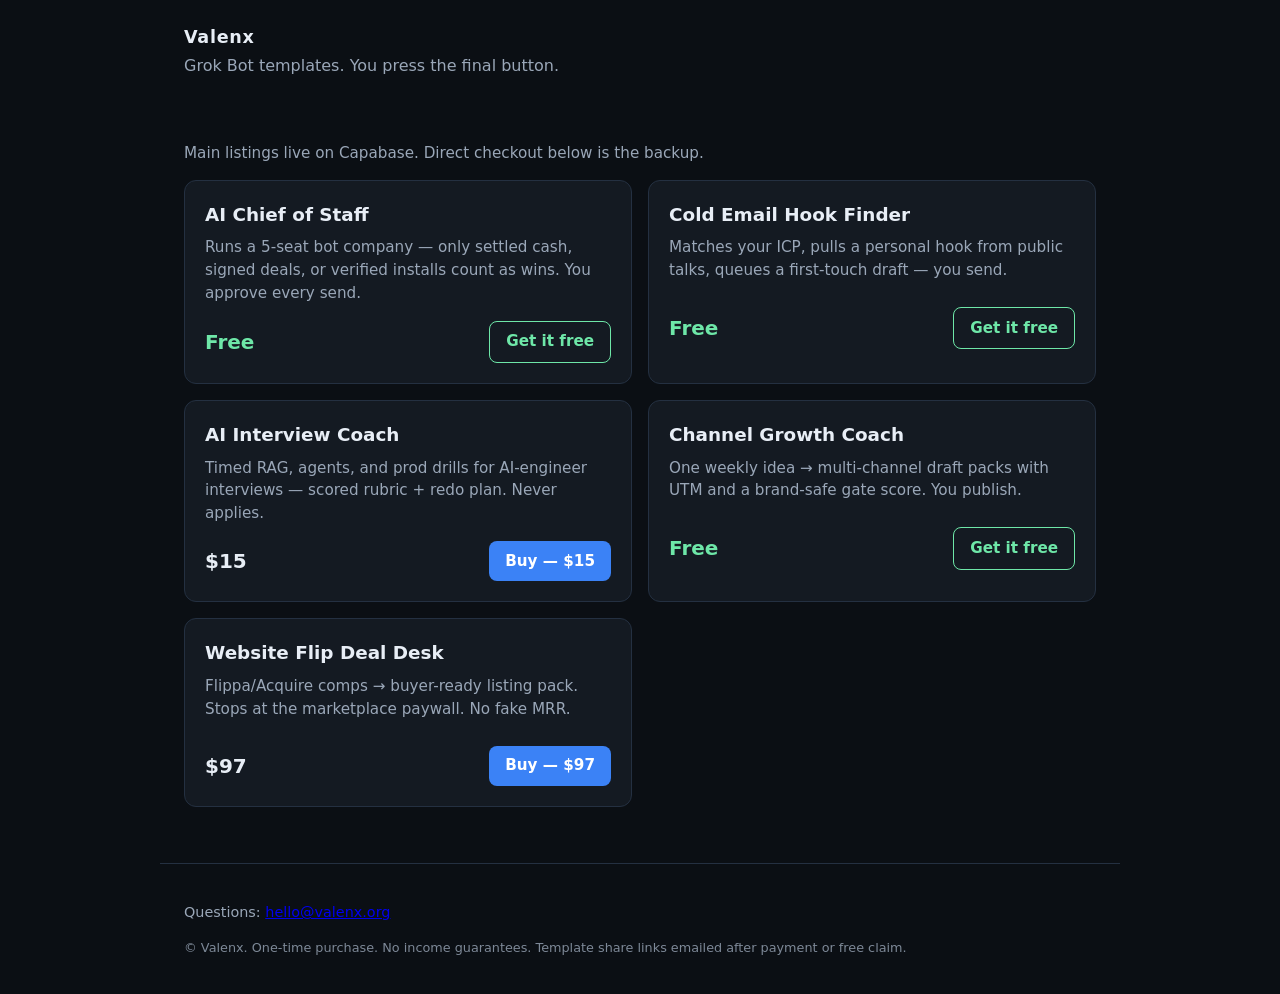
==== index.html @ 456fe09d "Valenx Grok Bot templates sales page (Stripe backup)" ====
<!DOCTYPE html>
<html lang="en">
<head>
<meta charset="utf-8"/>
<meta name="viewport" content="width=device-width, initial-scale=1"/>
<title>Valenx — Grok Bot Templates</title>
<meta name="description" content="Ready-to-run Grok Bot templates from Valenx. Capabase is the main storefront; this page is the direct backup checkout."/>
<link rel="stylesheet" href="styles.css"/>
</head>
<body>
<header>
  <div class="brand">Valenx</div>
  <p class="tag">Grok Bot templates. You press the final button.</p>
</header>
<main>
  <p class="note">Main listings live on Capabase. Direct checkout below is the backup.</p>
  <section class="grid">

    <article class="card" data-slug="ai-chief-of-staff">
      <h2>AI Chief of Staff</h2>
      <p class="blurb">Runs a 5-seat bot company — only settled cash, signed deals, or verified installs count as wins. You approve every send.</p>
      <div class="row"><span class="price free">Free</span><a class="btn free" href="thanks.html?t=ai-chief-of-staff&free=1">Get it free</a></div>
    </article>
    <article class="card" data-slug="cold-email-hook-finder">
      <h2>Cold Email Hook Finder</h2>
      <p class="blurb">Matches your ICP, pulls a personal hook from public talks, queues a first-touch draft — you send.</p>
      <div class="row"><span class="price free">Free</span><a class="btn free" href="thanks.html?t=cold-email-hook-finder&free=1">Get it free</a></div>
    </article>
    <article class="card" data-slug="ai-interview-coach">
      <h2>AI Interview Coach</h2>
      <p class="blurb">Timed RAG, agents, and prod drills for AI-engineer interviews — scored rubric + redo plan. Never applies.</p>
      <div class="row"><span class="price">$15</span><a class="btn buy" href="https://buy.stripe.com/dRm7sKex5dGRcfW68y5kk0r">Buy — $15</a></div>
    </article>
    <article class="card" data-slug="channel-growth-coach">
      <h2>Channel Growth Coach</h2>
      <p class="blurb">One weekly idea → multi-channel draft packs with UTM and a brand-safe gate score. You publish.</p>
      <div class="row"><span class="price free">Free</span><a class="btn free" href="thanks.html?t=channel-growth-coach&free=1">Get it free</a></div>
    </article>
    <article class="card" data-slug="website-flip-deal-desk">
      <h2>Website Flip Deal Desk</h2>
      <p class="blurb">Flippa/Acquire comps → buyer-ready listing pack. Stops at the marketplace paywall. No fake MRR.</p>
      <div class="row"><span class="price">$97</span><a class="btn buy" href="https://buy.stripe.com/3cIdR888HgT32FmaoO5kk0s">Buy — $97</a></div>
    </article>
  </section>
</main>
<footer>
  <p>Questions: <a href="mailto:hello@valenx.org">hello@valenx.org</a></p>
  <p class="fine">© Valenx. One-time purchase. No income guarantees. Template share links emailed after payment or free claim.</p>
</footer>
<script src="config.js"></script>
</body>
</html>
---- styles.css ----
:root {
  --bg: #0b0f14;
  --card: #141a22;
  --text: #e8eef6;
  --muted: #9aa7b8;
  --accent: #6ee7a8;
  --buy: #3b82f6;
  --border: #243041;
}
* { box-sizing: border-box; }
body {
  margin: 0; font-family: ui-sans-serif, system-ui, -apple-system, Segoe UI, Roboto, sans-serif;
  background: var(--bg); color: var(--text); line-height: 1.5;
}
header, main, footer { max-width: 960px; margin: 0 auto; padding: 1.5rem; }
.brand { font-weight: 700; letter-spacing: 0.04em; font-size: 1.1rem; }
.brand a { color: inherit; text-decoration: none; }
.tag { color: var(--muted); margin: 0.25rem 0 0; }
.note { color: var(--muted); font-size: 0.95rem; }
.grid { display: grid; gap: 1rem; grid-template-columns: 1fr; }
@media (min-width: 720px) { .grid { grid-template-columns: 1fr 1fr; } }
.card {
  background: var(--card); border: 1px solid var(--border); border-radius: 12px;
  padding: 1.25rem;
}
.card h2 { margin: 0 0 0.5rem; font-size: 1.15rem; }
.blurb { color: var(--muted); margin: 0 0 1rem; font-size: 0.95rem; min-height: 3.6em; }
.row { display: flex; align-items: center; justify-content: space-between; gap: 0.75rem; flex-wrap: wrap; }
.price { font-weight: 700; font-size: 1.25rem; }
.price.free { color: var(--accent); }
.btn {
  display: inline-block; padding: 0.55rem 1rem; border-radius: 8px;
  text-decoration: none; font-weight: 600; font-size: 0.95rem;
}
.btn.buy { background: var(--buy); color: #fff; }
.btn.free { background: transparent; color: var(--accent); border: 1px solid var(--accent); }
footer { color: var(--muted); font-size: 0.9rem; border-top: 1px solid var(--border); margin-top: 2rem; }
.fine { font-size: 0.8rem; opacity: 0.8; }
.thanks h1 { margin-top: 0; }
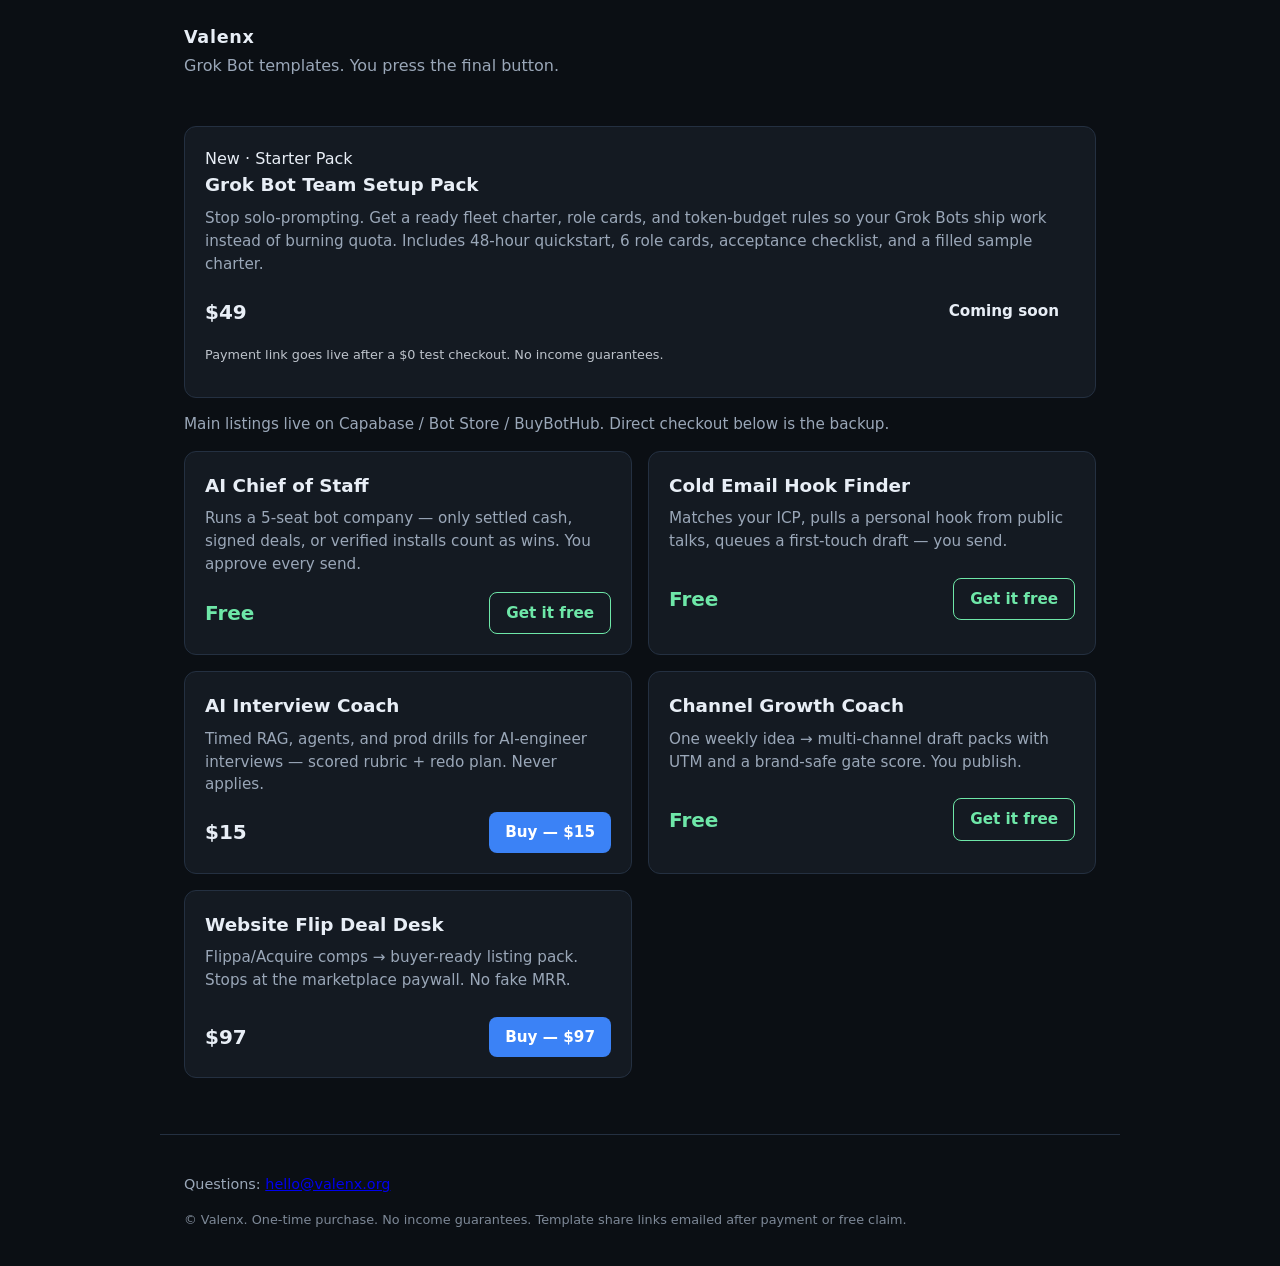
==== commit 69d1e593: "feat: top-of-page Grok Bot Team Setup Pack $49 (coming soon)" ====
--- a/index.html
+++ b/index.html
@@ -13,7 +13,15 @@
   <p class="tag">Grok Bot templates. You press the final button.</p>
 </header>
 <main>
-  <p class="note">Main listings live on Capabase. Direct checkout below is the backup.</p>
+  <article class="card offer" id="team-setup-pack">
+    <div class="offer-badge">New · Starter Pack</div>
+    <h2>Grok Bot Team Setup Pack</h2>
+    <p class="blurb">Stop solo-prompting. Get a ready fleet charter, role cards, and token-budget rules so your Grok Bots ship work instead of burning quota. Includes 48-hour quickstart, 6 role cards, acceptance checklist, and a filled sample charter.</p>
+    <div class="row"><span class="price">$49</span><span class="btn soon" aria-disabled="true">Coming soon</span></div>
+    <p class="fine">Payment link goes live after a $0 test checkout. No income guarantees.</p>
+  </article>
+
+  <p class="note">Main listings live on Capabase / Bot Store / BuyBotHub. Direct checkout below is the backup.</p>
   <section class="grid">
 
     <article class="card" data-slug="ai-chief-of-staff">
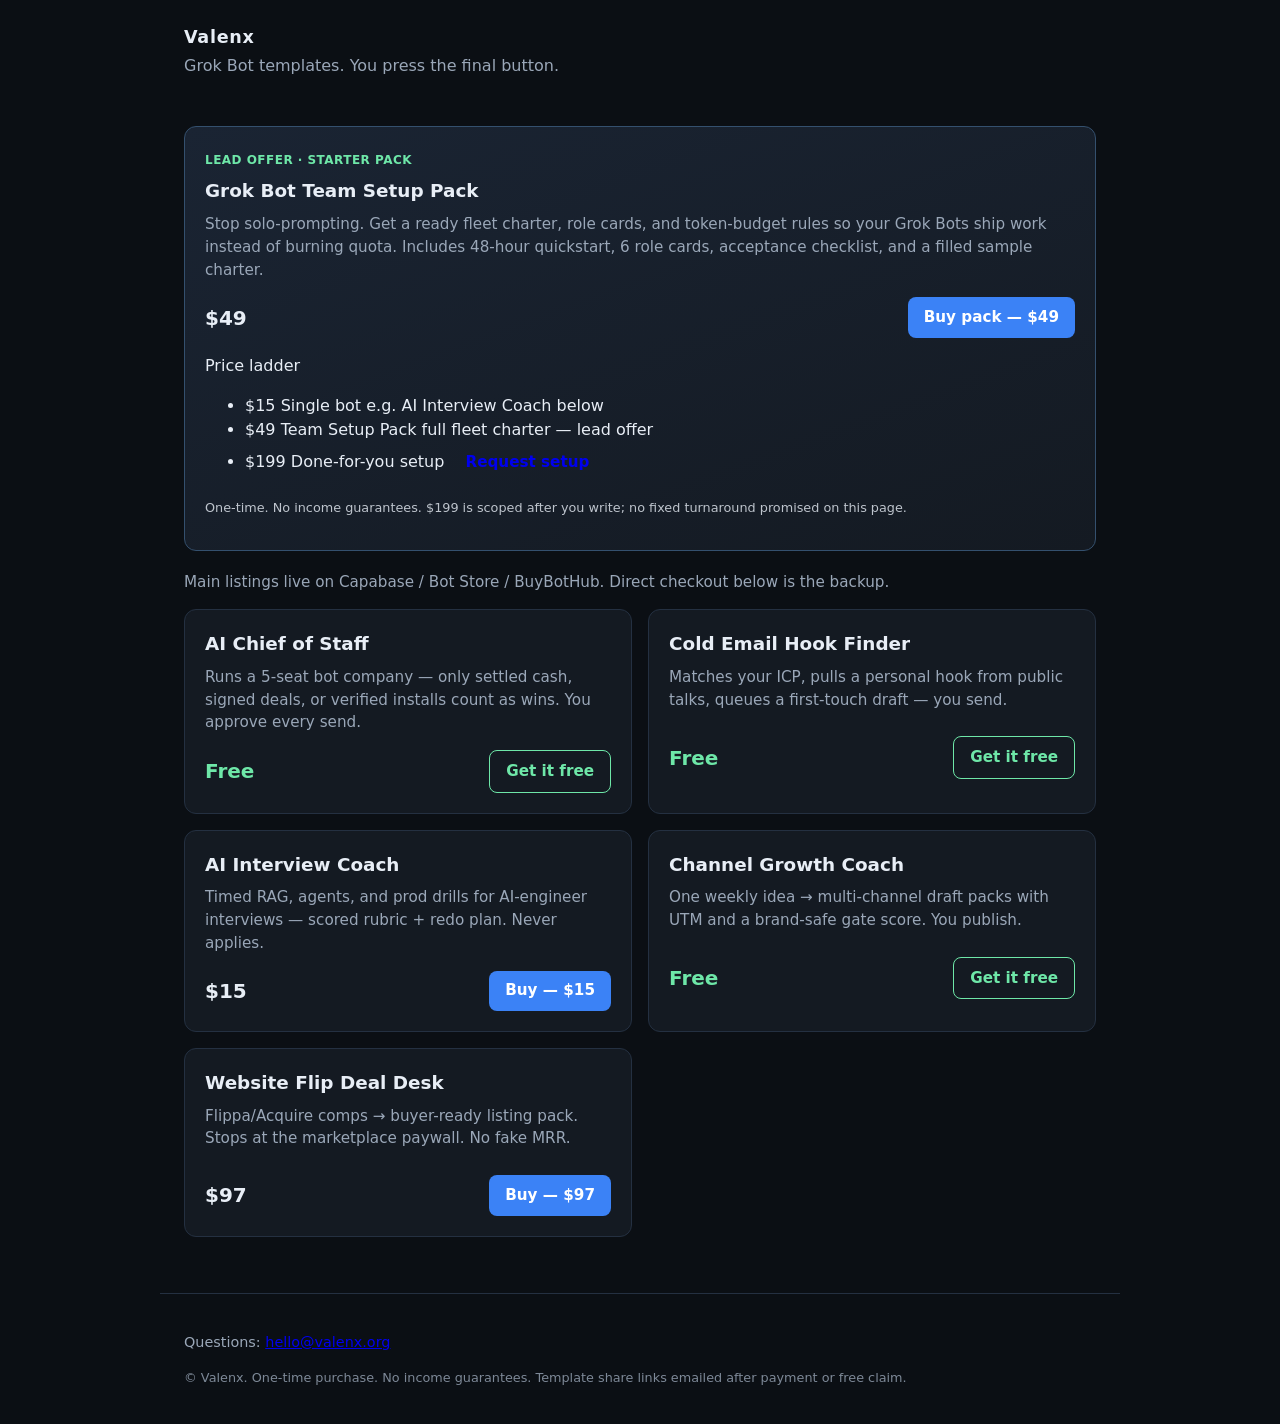
==== commit ea118154: "feat: live $49 Team Setup Pack Stripe link + $15/$49/$199 ladder" ====
--- a/index.html
+++ b/index.html
@@ -14,11 +14,17 @@
 </header>
 <main>
   <article class="card offer" id="team-setup-pack">
-    <div class="offer-badge">New · Starter Pack</div>
+    <div class="offer-badge">Lead offer · Starter Pack</div>
     <h2>Grok Bot Team Setup Pack</h2>
     <p class="blurb">Stop solo-prompting. Get a ready fleet charter, role cards, and token-budget rules so your Grok Bots ship work instead of burning quota. Includes 48-hour quickstart, 6 role cards, acceptance checklist, and a filled sample charter.</p>
-    <div class="row"><span class="price">$49</span><span class="btn soon" aria-disabled="true">Coming soon</span></div>
-    <p class="fine">Payment link goes live after a $0 test checkout. No income guarantees.</p>
+    <div class="row"><span class="price">$49</span><a class="btn buy" href="https://buy.stripe.com/00wbJ0dt15al0xebsS5kk0t?utm_source=valenx-bots&utm_campaign=first30_1109">Buy pack — $49</a></div>
+    <p class="ladder-label">Price ladder</p>
+    <ul class="ladder">
+      <li><span class="ladder-price">$15</span> <span class="ladder-name">Single bot</span> <span class="ladder-note">e.g. AI Interview Coach below</span></li>
+      <li class="lead"><span class="ladder-price">$49</span> <span class="ladder-name">Team Setup Pack</span> <span class="ladder-note">full fleet charter — lead offer</span></li>
+      <li><span class="ladder-price">$199</span> <span class="ladder-name">Done-for-you setup</span> <a class="btn request" href="mailto:hello@valenx.org?subject=Grok%20Bot%20done-for-you%20setup%20(%24199)">Request setup</a></li>
+    </ul>
+    <p class="fine">One-time. No income guarantees. $199 is scoped after you write; no fixed turnaround promised on this page.</p>
   </article>
 
   <p class="note">Main listings live on Capabase / Bot Store / BuyBotHub. Direct checkout below is the backup.</p>
--- a/styles.css
+++ b/styles.css
@@ -6,6 +6,7 @@
   --accent: #6ee7a8;
   --buy: #3b82f6;
   --border: #243041;
+  --offer: #1a2433;
 }
 * { box-sizing: border-box; }
 body {
@@ -23,8 +24,18 @@
   background: var(--card); border: 1px solid var(--border); border-radius: 12px;
   padding: 1.25rem;
 }
+.card.offer {
+  background: linear-gradient(160deg, var(--offer), var(--card));
+  border-color: #34506e;
+  margin-bottom: 1.25rem;
+}
+.offer-badge {
+  display: inline-block; font-size: 0.75rem; font-weight: 700; letter-spacing: 0.04em;
+  text-transform: uppercase; color: var(--accent); margin-bottom: 0.5rem;
+}
 .card h2 { margin: 0 0 0.5rem; font-size: 1.15rem; }
 .blurb { color: var(--muted); margin: 0 0 1rem; font-size: 0.95rem; min-height: 3.6em; }
+.card.offer .blurb { min-height: 0; }
 .row { display: flex; align-items: center; justify-content: space-between; gap: 0.75rem; flex-wrap: wrap; }
 .price { font-weight: 700; font-size: 1.25rem; }
 .price.free { color: var(--accent); }
@@ -34,6 +45,10 @@
 }
 .btn.buy { background: var(--buy); color: #fff; }
 .btn.free { background: transparent; color: var(--accent); border: 1px solid var(--accent); }
+.btn.soon {
+  background: transparent; color: var(--muted); border: 1px dashed var(--border);
+  cursor: default; pointer-events: none;
+}
 footer { color: var(--muted); font-size: 0.9rem; border-top: 1px solid var(--border); margin-top: 2rem; }
 .fine { font-size: 0.8rem; opacity: 0.8; }
 .thanks h1 { margin-top: 0; }
